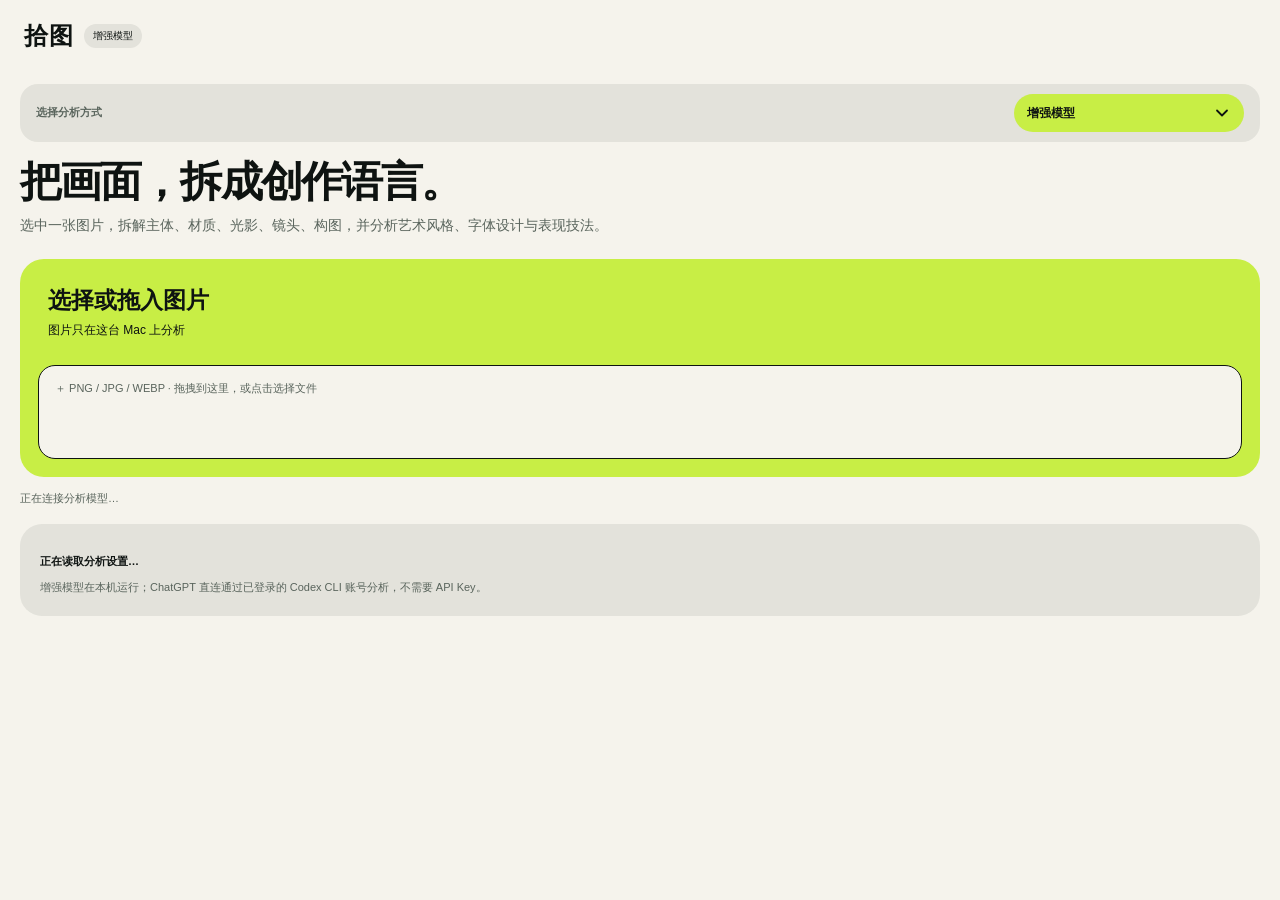
==== extension/sidepanel.html @ d95253d3 "发布拾图 0.1.0 开发版" ====
<!doctype html><html lang="zh-CN"><head><meta charset="utf-8"><meta name="viewport" content="width=device-width,initial-scale=1"><title>拾图 · 图片分析</title><link rel="stylesheet" href="ui.css"></head><body><main id="inspector"></main><script src="ui.js"></script><script src="sidepanel.js"></script></body></html>
---- extension/ui.css ----
:host{all:initial;display:block;color-scheme:light;font-family:-apple-system,BlinkMacSystemFont,"PingFang SC",sans-serif;color:#23322e;font-size:14px}*{box-sizing:border-box}body{margin:0;background:#f5f5f0;color:#23322e;font:14px -apple-system,BlinkMacSystemFont,"PingFang SC",sans-serif}.ii-shell{background:#f5f5f0;border:1px solid #d9ded4;border-radius:18px;overflow:hidden;box-shadow:0 18px 55px #12292126;min-width:300px;max-height:100vh;display:flex;flex-direction:column}.ii-head{padding:16px 18px 12px;display:flex;align-items:center;gap:10px;background:#fffefa;border-bottom:1px solid #e4e7df;user-select:none}.ii-brand{font-weight:700;font-size:20px;letter-spacing:1px}.ii-badge{font-size:10px;color:#387057;background:#e7f0e6;border-radius:12px;padding:4px 7px}.ii-space{flex:1}.ii-icon{border:0!important;background:transparent!important;font-size:18px;padding:3px 6px!important;color:#6b756f}.ii-body{overflow:auto;padding:18px;scrollbar-width:thin}.ii-intro{font-size:22px;line-height:1.5;font-weight:650;margin:8px 0}.ii-muted{font-size:12px;color:#738078;line-height:1.7;margin:5px 0 16px}.ii-drop{padding:27px 14px;text-align:center;border:1px dashed #adbba8;border-radius:12px;background:#eef1e9;cursor:pointer;line-height:1.8}.ii-drop strong{display:block;font-size:15px}.ii-drop.drag{border-color:#37745c;background:#ddebdc}.ii-actions{display:flex;gap:8px;flex-wrap:wrap;margin:12px 0}.ii-shell button{font-family:inherit;border:1px solid #cfd8c9;background:#fffefa;color:#375b48;padding:8px 12px;border-radius:8px;cursor:pointer;font-size:12px;line-height:1.3}.ii-shell button:hover{background:#e5eddc}.ii-shell button:focus-visible{outline:2px solid #36805a;outline-offset:2px}.ii-shell button:disabled{opacity:.45;cursor:default}.ii-shell button.ii-primary{background:#315d49;color:white;border-color:#315d49}.ii-preview{display:flex;gap:12px;align-items:center;margin:0 0 15px}.ii-preview img{width:86px;height:86px;object-fit:contain;background:#e7e9e2;border-radius:9px}.ii-name{font-weight:600;overflow-wrap:anywhere;font-size:13px;line-height:1.5}.ii-status{font-size:12px;line-height:1.6;margin-top:5px;color:#66806a}.ii-error{background:#fff0e7;color:#965233;padding:12px;border-radius:9px;font-size:12px;line-height:1.7;white-space:pre-wrap}.ii-card{margin:10px 0;padding:14px;background:#fffefa;border:1px solid #e0e4da;border-radius:12px}.ii-card-head{display:flex;align-items:center;justify-content:space-between;gap:12px;margin-bottom:8px}.ii-card h3{margin:0;font-size:13px;color:#375d48}.ii-card p{white-space:pre-wrap;line-height:1.85;margin:0;font-size:13px;color:#37413b;overflow-wrap:anywhere;user-select:text}.ii-card button{padding:4px 8px;font-size:11px}.ii-card.ii-prompt{background:#e9efdf;border-color:#c9d6b8}.ii-foot{display:flex;gap:8px;flex-wrap:wrap;padding:12px 18px;background:#fffefa;border-top:1px solid #e0e4da}.ii-foot button{flex:1}.ii-hidden{display:none!important}.ii-health{font-size:11px;color:#7a8378;margin-top:14px;line-height:1.6}.ii-loading{display:inline-block;width:9px;height:9px;border-radius:50%;background:#66926d;margin-right:6px;animation:pulse 1s infinite alternate}@keyframes pulse{to{opacity:.2}}@media(prefers-reduced-motion:reduce){.ii-loading{animation:none}}body>.ii-shell{border-radius:0}.ii-shell.ii-collapsed .ii-body,.ii-shell.ii-collapsed .ii-foot{display:none}
body #inspector>.ii-shell{height:100vh;border-radius:0;box-shadow:none;border:0}body #inspector .ii-body{flex:1}

.ii-settings{margin:12px 0 16px;padding:13px;background:#fffefa;border:1px solid #e0e4da;border-radius:12px}.ii-setting-label{display:block;font-size:12px;font-weight:650;color:#375d48;line-height:1.8}.ii-select,.ii-key{display:block;width:100%;margin-top:5px;padding:9px 10px;border:1px solid #cfd8c9;border-radius:8px;background:#fff;color:#23322e;font:12px -apple-system,BlinkMacSystemFont,"PingFang SC",sans-serif}.ii-settings-status,.ii-settings-note{margin:8px 0 0;font-size:11px;line-height:1.6;color:#6c796f}.ii-key-actions{display:flex;gap:8px;margin-top:8px}.ii-key-actions button{flex:1}.ii-key::placeholder{color:#929b91}

.ii-provider-bar{margin:0 0 12px;padding:11px 13px;background:#eaf0e5;border:1px solid #d6e0d0;border-radius:10px}.ii-provider-bar .ii-setting-label{font-size:12px}.ii-provider-bar .ii-select{min-height:38px;margin-top:4px}.ii-home{width:100%;margin:0 0 12px;font-weight:600!important}
.ii-custom-api{display:grid;gap:8px;margin-top:12px;padding-top:12px;border-top:1px solid #d6e0d0}.ii-custom-api .ii-setting-label{font-size:11px}.ii-custom-api .ii-key{margin-top:3px}.ii-custom-api .ii-settings-note{margin:0}.ii-custom-api .ii-key-actions{margin-top:0}
.ii-setup{display:grid;gap:9px;margin:0 0 14px;padding:15px;background:#f3f6ed;border:1px solid #cbdac1;border-radius:12px}.ii-setup h2{margin:0;color:#315d49;font-size:16px}.ii-setup .ii-settings-note{margin:0}.ii-setup-detail,.ii-setup-recommendation{font-size:12px;line-height:1.65;color:#405448;background:#fffefa;border-radius:8px;padding:9px}.ii-setup-recommendation{color:#315d49}.ii-setup-codex{display:grid;grid-template-columns:minmax(0,1fr) auto auto;gap:7px;align-items:center;padding-top:4px}.ii-setup-codex .ii-settings-note{margin:0}.ii-setup-codex button{padding:6px 9px;font-size:11px}.ii-secondary{background:#fffefa!important;border-color:#b9cdb5!important;color:#315d49!important}
.ii-codex-tools{display:grid;grid-template-columns:minmax(0,1fr) auto auto;gap:7px;align-items:center;margin-top:10px;padding-top:10px;border-top:1px solid #d6e0d0}.ii-codex-tools .ii-settings-note{margin:0}.ii-codex-tools button{padding:6px 9px;font-size:11px}
.ii-chatgpt-panel{display:grid;gap:9px;margin:12px 0;padding:14px;background:#eef3e8;border:1px solid #d5e0cd;border-radius:12px}.ii-chatgpt-panel h3{margin:0;font-size:14px;color:#315d49}.ii-chatgpt-panel .ii-settings-note{margin:0}.ii-chatgpt-response{width:100%;min-height:130px;resize:vertical;padding:10px;border:1px solid #cfd8c9;border-radius:8px;background:#fffefa;color:#23322e;font:12px/1.6 -apple-system,BlinkMacSystemFont,"PingFang SC",sans-serif}.ii-chatgpt-start{flex:1 1 100%!important}

.ii-workspace{display:grid;grid-template-columns:220px minmax(0,1fr);gap:18px;align-items:start}.ii-main{min-width:0}.ii-history{position:sticky;top:0;max-height:calc(100vh - 110px);overflow:auto;padding:12px;background:#eef1e9;border:1px solid #dce3d6;border-radius:12px}.ii-history-head{display:flex;justify-content:space-between;align-items:center;gap:8px;margin-bottom:9px}.ii-history-head h2{margin:0;font-size:13px;color:#315d49}.ii-history-count{font-size:10px;color:#718074}.ii-history-list{display:grid;gap:6px}.ii-history-item{display:grid!important;gap:4px;width:100%;text-align:left;padding:9px!important;border-color:transparent!important;background:#fffefa!important}.ii-history-item:hover,.ii-history-item.ii-selected{border-color:#a8bda3!important;background:#e5eddc!important}.ii-history-title{font-size:11px;font-weight:650;line-height:1.45;overflow-wrap:anywhere}.ii-history-meta{font-size:9px;color:#778278;line-height:1.4}.ii-history-empty{margin:0;padding:8px;font-size:10px;line-height:1.6;color:#788177}.ii-home{margin-top:0}
@media(max-width:680px){.ii-workspace{grid-template-columns:minmax(0,1fr);gap:10px}.ii-history{position:static;max-height:none;padding:9px}.ii-history-head{margin-bottom:6px}.ii-history-list{display:flex;overflow-x:auto;gap:6px;padding-bottom:2px}.ii-history-item{flex:0 0 145px;width:145px}.ii-history-empty{flex:0 0 100%}.ii-body{padding:12px}.ii-provider-bar{margin-bottom:10px}}
.ii-tabs{display:flex;align-items:end;gap:3px;padding:7px 12px 0;background:#e9ede6;border-bottom:1px solid #d9ded4}.ii-tab{display:inline-flex!important;align-items:center;gap:7px;border:1px solid transparent!important;border-bottom:0!important;border-radius:9px 9px 0 0!important;background:transparent!important;color:#68766d!important;padding:8px 13px!important;font-size:12px!important}.ii-tab:hover{background:#f0f2ed!important}.ii-tab.ii-active{background:#f5f5f0!important;border-color:#d9ded4!important;color:#315d49!important;font-weight:650}.ii-tab-count{display:inline-flex;min-width:18px;height:18px;align-items:center;justify-content:center;padding:0 5px;border-radius:10px;background:#dfe7da;color:#46644f;font-size:10px}.ii-workspace{display:block;min-width:0}.ii-history{position:static;max-height:none;overflow:auto;padding:13px;background:#eef1e9;border:1px solid #dce3d6;border-radius:12px}.ii-history-list{display:grid;max-height:none;overflow:visible}.ii-history-item{width:100%;flex:initial}.ii-history-empty{flex:initial}
/* Figma redesign overrides begin */
+/* Figma redesign overrides */
:host,body{font-family:"Alibaba PuHuiTi","Alibaba PuHuiTi 2.0","Noto Sans SC","PingFang SC",-apple-system,BlinkMacSystemFont,sans-serif!important;color:#0e1311!important}
body{background:#f3f2ed!important;color:#0e1311!important}
.ii-shell{--canvas:#f3f2ed;--surface:#fbfaf6;--lime:#d5ff4f;--lime-soft:#e8ffa7;--ink:#0e1311;--muted:#616b63;--line:#d9dad1;--red:#d92e21;background:var(--surface)!important;color:var(--ink)!important;border-color:var(--line)!important;border-radius:26px!important;box-shadow:0 20px 60px rgba(14,19,17,.1)!important}
.ii-head{padding:20px 24px 14px!important;background:var(--surface)!important;border:0!important}.ii-brand{font-size:24px!important;color:var(--ink)!important;letter-spacing:.04em!important}.ii-badge{padding:5px 9px!important;color:var(--ink)!important;background:var(--canvas)!important;border-radius:999px!important}
.ii-body{padding:18px 20px 20px!important;background:var(--surface)!important}.ii-native-body{display:grid!important;grid-template-columns:178px minmax(0,1fr)!important;gap:22px!important;padding:20px 24px 18px!important}.ii-native-body>.ii-app-rail{grid-column:1!important}.ii-native-body>.ii-workspace{grid-column:2!important;min-width:0!important}.ii-workspace{display:block!important;min-width:0!important}
.ii-app-rail{display:flex!important;flex-direction:column!important;min-height:100%!important;padding:22px 14px!important;background:var(--canvas)!important;border:0!important;border-radius:22px!important}.ii-rail-brand{display:grid!important;gap:5px!important;padding:0 10px!important}.ii-rail-brand strong{font-size:24px!important;line-height:1!important}.ii-rail-brand span{color:var(--muted)!important;font-size:9px!important}.ii-rail-nav{display:grid!important;gap:7px!important;margin-top:34px!important}.ii-rail-item{display:flex!important;align-items:center!important;justify-content:space-between!important;width:100%!important;min-height:44px!important;padding:11px 12px!important;color:var(--ink)!important;font-size:13px!important;text-align:left!important;background:transparent!important;border:0!important;border-radius:14px!important}.ii-rail-item.ii-active{font-weight:700!important;background:var(--lime)!important}.ii-rail-count{display:inline-flex!important;align-items:center!important;justify-content:center!important;min-width:24px!important;height:22px!important;padding:0 6px!important;background:var(--surface)!important;border-radius:999px!important;font-size:10px!important}.ii-rail-section{display:flex!important;justify-content:space-between!important;gap:8px!important;margin:28px 10px 0!important;color:var(--muted)!important;font-size:10px!important;font-weight:700!important}.ii-rail-hint{font-size:9px!important;font-weight:400!important}.ii-rail-spacer{flex:1!important}.ii-rail-footer{padding:0 10px!important;color:var(--muted)!important;font-size:10px!important}
.ii-tabs{display:flex!important;align-items:center!important;gap:4px!important;padding:0 18px 12px!important;background:var(--surface)!important;border:0!important}.ii-tab{display:inline-flex!important;align-items:center!important;justify-content:center!important;gap:7px!important;min-height:36px!important;padding:8px 15px!important;color:var(--muted)!important;font-size:12px!important;background:var(--canvas)!important;border:1px solid transparent!important;border-radius:999px!important}.ii-tab.ii-active{color:#fff!important;font-weight:700!important;background:var(--ink)!important}.ii-tab-count{display:inline-flex!important;align-items:center!important;justify-content:center!important;min-width:18px!important;height:18px!important;padding:0 5px!important;color:var(--ink)!important;background:var(--lime)!important;border-radius:999px!important;font-size:10px!important}
.ii-shell button{padding:10px 14px!important;color:var(--ink)!important;font-family:inherit!important;font-size:12px!important;line-height:1.25!important;background:var(--surface)!important;border:1px solid var(--line)!important;border-radius:999px!important}.ii-shell button:hover{background:#f0efe8!important}.ii-shell button.ii-primary{color:#fff!important;background:var(--ink)!important;border-color:var(--ink)!important}.ii-shell button.ii-secondary{color:var(--ink)!important;background:var(--surface)!important;border-color:var(--line)!important}
.ii-intro-wrap{min-width:0!important}.ii-intro{max-width:620px!important;margin:4px 0 10px!important;color:var(--ink)!important;font-size:clamp(28px,4vw,42px)!important;font-weight:700!important;letter-spacing:-.045em!important;line-height:1.05!important}.ii-intro-wrap>.ii-muted{max-width:620px!important;margin:0 0 22px!important;color:var(--muted)!important;font-size:14px!important;line-height:1.65!important}.ii-muted{color:var(--muted)!important}
.ii-drop{position:relative!important;min-height:218px!important;padding:28px 28px 112px!important;overflow:hidden!important;color:var(--ink)!important;text-align:left!important;background:var(--lime)!important;border:0!important;border-radius:24px!important}.ii-drop strong{display:block!important;margin-bottom:6px!important;font-size:23px!important;line-height:1.2!important}.ii-drop>.ii-muted{display:block!important;margin:0!important;color:var(--ink)!important;font-size:12px!important;line-height:1.55!important}.ii-drop::after{position:absolute!important;right:26px!important;bottom:24px!important;left:26px!important;display:flex!important;align-items:center!important;min-height:62px!important;padding:0 18px!important;color:var(--muted)!important;font-size:11px!important;white-space:pre!important;content:"＋    PNG / JPG / WEBP    ·    拖拽到这里，或点击选择文件"!important;background:var(--surface)!important;border:1px solid var(--ink)!important;border-radius:17px!important}.ii-drop.drag{background:var(--lime-soft)!important}.ii-actions{display:flex!important;flex-wrap:wrap!important;gap:8px!important;margin:14px 0 0!important}.ii-health{margin-top:13px!important;color:var(--muted)!important;font-size:11px!important}
.ii-main.ii-first-run{display:grid!important;grid-template-columns:minmax(0,1.35fr) minmax(246px,.8fr)!important;gap:20px!important;align-items:start!important}.ii-main.ii-first-run>.ii-provider-bar{grid-column:1/-1!important}.ii-main.ii-first-run>.ii-intro-wrap{grid-column:1!important;grid-row:2!important}.ii-main.ii-first-run>.ii-setup{grid-column:2!important;grid-row:2!important}.ii-main.ii-first-run>.ii-settings,.ii-main.ii-first-run>.ii-preview,.ii-main.ii-first-run>.ii-result-head,.ii-main.ii-first-run>.ii-chatgpt-panel,.ii-main.ii-first-run>.ii-error,.ii-main.ii-first-run>.ii-cards{grid-column:1/-1!important}
.ii-provider-bar{display:flex!important;align-items:center!important;min-height:58px!important;margin:0 0 18px!important;padding:10px 16px!important;background:var(--canvas)!important;border:0!important;border-radius:18px!important}.ii-provider-bar .ii-setting-label{display:flex!important;align-items:center!important;justify-content:space-between!important;width:100%!important;gap:14px!important;color:var(--muted)!important;font-size:11px!important;font-weight:700!important}.ii-select,.ii-key{display:block!important;width:100%!important;margin-top:5px!important;padding:10px 11px!important;color:var(--ink)!important;background:var(--surface)!important;border:1px solid var(--line)!important;border-radius:11px!important;font-family:inherit!important}.ii-provider-bar .ii-select{width:auto!important;min-width:230px!important;margin:0!important;padding:10px 34px 10px 13px!important;color:var(--ink)!important;font-weight:700!important;background:var(--lime)!important;border:0!important;border-radius:999px!important}
.ii-settings,.ii-setup,.ii-chatgpt-panel{margin:16px 0 18px!important;padding:20px!important;background:var(--canvas)!important;border:0!important;border-radius:22px!important}.ii-settings-status,.ii-settings-note{margin:8px 0 0!important;color:var(--muted)!important;font-size:11px!important;line-height:1.65!important}.ii-settings-status{color:var(--ink)!important;font-weight:700!important}.ii-setting-label{color:var(--ink)!important;font-size:12px!important;font-weight:700!important}.ii-custom-api{display:grid!important;gap:9px!important;margin-top:13px!important;padding-top:13px!important;border-top:1px solid var(--line)!important}.ii-key-actions{display:flex!important;flex-wrap:wrap!important;gap:8px!important;margin-top:10px!important}.ii-key-actions button{flex:1!important}.ii-setup{display:grid!important;gap:10px!important;margin:0!important;padding:24px!important}.ii-setup h2{margin:0!important;color:var(--ink)!important;font-size:18px!important}.ii-setup .ii-settings-note{margin:0!important}.ii-setup-detail,.ii-setup-recommendation{padding:11px 12px!important;color:var(--ink)!important;font-size:11px!important;line-height:1.6!important;background:var(--surface)!important;border-radius:13px!important}.ii-setup-recommendation{background:var(--lime-soft)!important}.ii-setup-codex,.ii-codex-tools{display:grid!important;grid-template-columns:minmax(0,1fr) auto auto!important;gap:7px!important;align-items:center!important}.ii-codex-tools{margin-top:12px!important;padding-top:12px!important;border-top:1px solid var(--line)!important}
.ii-preview{display:flex!important;align-items:center!important;gap:14px!important;margin:0 0 16px!important;padding:12px!important;background:var(--canvas)!important;border-radius:18px!important}.ii-preview img{width:76px!important;height:76px!important;object-fit:cover!important;background:#e7e7df!important;border-radius:15px!important}.ii-name{color:var(--ink)!important;font-size:13px!important;font-weight:700!important}.ii-status{margin-top:5px!important;color:var(--muted)!important;font-size:11px!important}.ii-result-head{margin:4px 0 18px!important}.ii-result-eyebrow{color:var(--muted)!important;font-size:10px!important;font-weight:700!important;letter-spacing:.08em!important}.ii-result-head h2{max-width:620px!important;margin:7px 0 6px!important;color:var(--ink)!important;font-size:32px!important;letter-spacing:-.04em!important;line-height:1.08!important}.ii-result-head .ii-muted{margin:0!important}
.ii-cards{display:grid!important;grid-template-columns:repeat(2,minmax(0,1fr))!important;gap:16px!important}.ii-card{min-width:0!important;min-height:156px!important;margin:0!important;padding:18px!important;overflow:hidden!important;background:var(--canvas)!important;border:1px solid var(--line)!important;border-radius:20px!important}.ii-card-head{display:flex!important;align-items:center!important;justify-content:space-between!important;gap:12px!important;margin-bottom:10px!important}.ii-card h3{position:relative!important;margin:0!important;padding-left:18px!important;color:var(--ink)!important;font-size:14px!important}.ii-card h3::before{position:absolute!important;top:4px!important;left:0!important;width:9px!important;height:9px!important;content:""!important;background:var(--lime)!important;border-radius:50%!important}.ii-card:nth-child(2n) h3::before,.ii-card.ii-prompt h3::before{background:var(--red)!important}.ii-card p{margin:0!important;color:var(--muted)!important;font-size:12px!important;line-height:1.75!important}.ii-card button{padding:5px 9px!important;color:var(--ink)!important;font-size:10px!important;background:transparent!important;border-color:transparent!important}.ii-card.ii-prompt{grid-column:1/-1!important;min-height:230px!important;padding:24px!important;background:var(--lime)!important;border:0!important}.ii-card.ii-prompt h3{padding-left:0!important;font-size:14px!important}.ii-card.ii-prompt h3::before{display:none!important}.ii-card.ii-prompt p{max-width:760px!important;color:var(--ink)!important;font-size:13px!important;line-height:1.75!important}.ii-card.ii-prompt button{padding:8px 13px!important;color:#fff!important;background:var(--ink)!important;border-color:var(--ink)!important}
.ii-home{width:max-content!important;margin:0 0 16px!important;font-weight:700!important}.ii-chatgpt-panel{display:grid!important;gap:10px!important}.ii-chatgpt-panel h3{margin:0!important;color:var(--ink)!important;font-size:16px!important}.ii-chatgpt-response{font-family:inherit!important;background:var(--surface)!important;border:1px solid var(--line)!important;border-radius:13px!important}
.ii-history{min-width:0!important;min-height:100%!important;padding:24px!important;overflow:auto!important;background:var(--canvas)!important;border:0!important;border-radius:22px!important}.ii-history-head{margin-bottom:14px!important}.ii-history-head h2{margin:0!important;color:var(--ink)!important;font-size:20px!important}.ii-history-count{color:var(--muted)!important;font-size:10px!important}.ii-history-list{display:grid!important;gap:9px!important}.ii-history-item{display:grid!important;gap:4px!important;width:100%!important;padding:13px!important;color:var(--ink)!important;text-align:left!important;background:var(--surface)!important;border-color:transparent!important;border-radius:15px!important}.ii-history-item:hover,.ii-history-item.ii-selected{background:var(--lime)!important;border-color:transparent!important}.ii-history-title{font-size:12px!important;font-weight:700!important}.ii-history-meta{color:var(--muted)!important;font-size:10px!important}.ii-foot{display:flex!important;gap:9px!important;padding:12px 24px 16px!important;background:var(--surface)!important;border-top:1px solid var(--line)!important}.ii-foot button{flex:1!important}
body #inspector>.ii-shell{width:100vw!important;height:100vh!important;max-height:none!important;border:0!important;border-radius:0!important;box-shadow:none!important}body #inspector .ii-tabs{display:none!important}body #inspector .ii-body{flex:1!important}
@media(max-width:900px){.ii-native-body{grid-template-columns:150px minmax(0,1fr)!important;gap:16px!important;padding:16px!important}.ii-main.ii-first-run{grid-template-columns:minmax(0,1fr)!important}.ii-main.ii-first-run>.ii-intro-wrap,.ii-main.ii-first-run>.ii-setup{grid-column:1!important;grid-row:auto!important}}
@media(max-width:680px){.ii-body{padding:14px!important}.ii-main.ii-first-run{display:block!important}.ii-provider-bar .ii-setting-label{display:grid!important;gap:7px!important}.ii-provider-bar .ii-select{width:100%!important}.ii-intro{font-size:30px!important}.ii-cards{grid-template-columns:1fr!important}.ii-card.ii-prompt{grid-column:auto!important}body #inspector .ii-tabs{display:flex!important}}
.ii-hidden{display:none!important}
.ii-main.ii-first-run .ii-setup-codex{grid-template-columns:1fr 1fr!important}.ii-main.ii-first-run .ii-setup-codex .ii-settings-note{grid-column:1/-1!important}.ii-main.ii-first-run .ii-setup-codex button{width:100%!important}
/* Final visual tuning for darker surfaces and narrow side panels */
:host,body{background:#e3e2db!important}
.ii-shell{--canvas:#e3e2db;--surface:#f5f3ec;--lime:#c8ee45;--lime-soft:#dfeea0;--ink:#0e1311;--muted:#59645c;--line:#c8c9bf;--red:#d92e21}
.ii-tabs{background:var(--surface)!important}
.ii-provider-bar{background:var(--canvas)!important}
.ii-provider-bar .ii-setting-label{min-width:0!important}
.ii-provider-bar .ii-select{box-sizing:border-box!important;min-width:0!important;max-width:100%!important;flex:0 1 230px!important;width:230px!important;overflow:hidden!important;text-overflow:ellipsis!important;white-space:nowrap!important;appearance:none!important;-webkit-appearance:none!important;padding-right:42px!important;background-color:var(--lime)!important;background-image:url("data:image/svg+xml,%3Csvg xmlns='http://www.w3.org/2000/svg' width='18' height='18' viewBox='0 0 18 18'%3E%3Cpath d='M4 6.5 9 11.5 14 6.5' fill='none' stroke='%230e1311' stroke-width='1.8' stroke-linecap='round' stroke-linejoin='round'/%3E%3C/svg%3E")!important;background-repeat:no-repeat!important;background-position:right 13px center!important;background-size:18px 18px!important}
.ii-drop::after{right:18px!important;bottom:18px!important;left:18px!important;display:flex!important;align-items:flex-start!important;justify-content:flex-start!important;min-height:62px!important;height:auto!important;padding:15px 16px!important;color:var(--muted)!important;font-size:11px!important;line-height:1.45!important;text-align:left!important;white-space:normal!important;overflow-wrap:anywhere!important;word-break:break-word!important}
@media(max-width:680px){.ii-provider-bar .ii-setting-label{display:grid!important;grid-template-columns:minmax(0,1fr)!important;gap:7px!important}.ii-provider-bar .ii-select{width:100%!important;max-width:100%!important;flex:none!important}.ii-drop{padding:24px 20px 112px!important}.ii-drop::after{right:18px!important;bottom:18px!important;left:18px!important;min-height:60px!important;padding:14px 15px!important;white-space:normal!important}}
@media(max-width:380px){.ii-provider-bar{padding:10px 12px!important}.ii-drop{padding-right:16px!important;padding-left:16px!important}.ii-drop::after{right:14px!important;bottom:14px!important;left:14px!important;font-size:10px!important;line-height:1.4!important}}
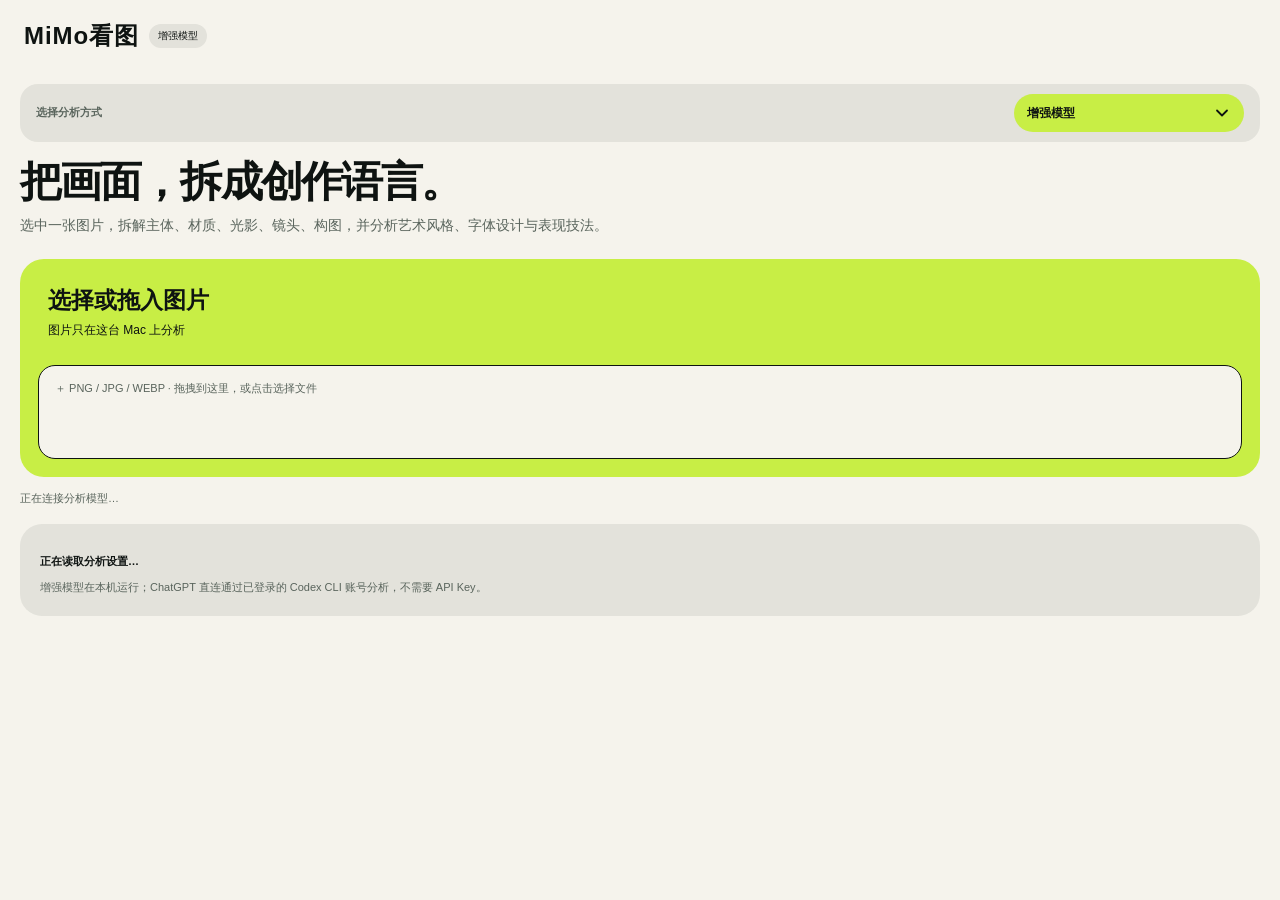
==== commit ae05db11: "MiMo看图 V2：风格提示词库、收藏与本机配对" ====
--- a/extension/sidepanel.html
+++ b/extension/sidepanel.html
@@ -1 +1 @@
-<!doctype html><html lang="zh-CN"><head><meta charset="utf-8"><meta name="viewport" content="width=device-width,initial-scale=1"><title>拾图 · 图片分析</title><link rel="stylesheet" href="ui.css"></head><body><main id="inspector"></main><script src="ui.js"></script><script src="sidepanel.js"></script></body></html>
+<!doctype html><html lang="zh-CN"><head><meta charset="utf-8"><meta name="viewport" content="width=device-width,initial-scale=1"><title>MiMo看图 · 图片分析</title><link rel="stylesheet" href="ui.css"></head><body><main id="inspector"></main><script src="ui.js"></script><script src="sidepanel.js"></script></body></html>
